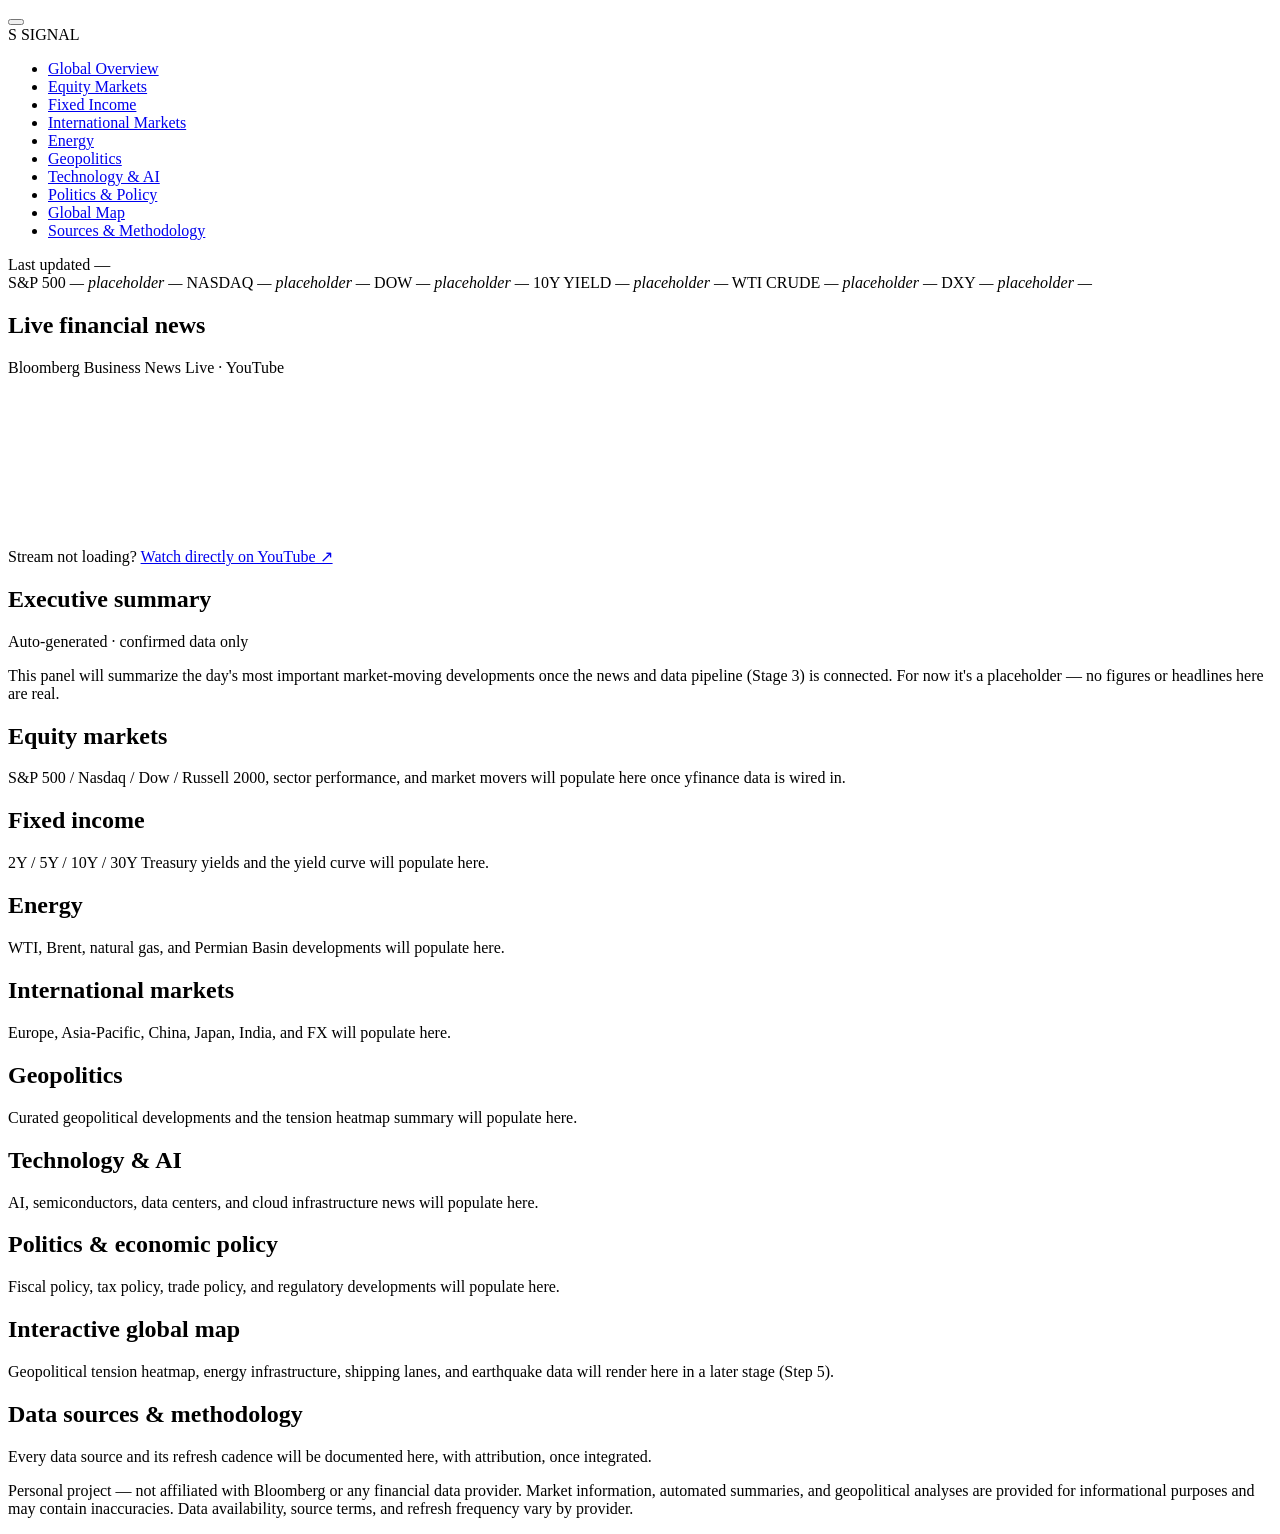
==== index.html @ f281fd68 "Add files via upload" ====
<!DOCTYPE html>
<html lang="en">
<head>
<meta charset="UTF-8">
<meta name="viewport" content="width=device-width, initial-scale=1.0">
<title>SIGNAL — Global Financial Market Intelligence</title>
<meta name="description" content="A continuously updated view of global markets, macroeconomics, geopolitics, energy, and technology.">
<link rel="preconnect" href="https://fonts.googleapis.com">
<link rel="preconnect" href="https://fonts.gstatic.com" crossorigin>
<link href="https://fonts.googleapis.com/css2?family=Source+Serif+4:opsz,wght@8..60,400;8..60,600;8..60,700&family=IBM+Plex+Sans:wght@400;500;600&family=IBM+Plex+Mono:wght@400;500&display=swap" rel="stylesheet">
<link rel="stylesheet" href="css/styles.css">
</head>
<body>

<button class="rail-toggle" id="railToggle" aria-label="Toggle navigation" aria-expanded="false">
  <span></span><span></span><span></span>
</button>

<div class="layout">

  <!-- LEFT RAIL NAVIGATION -->
  <nav class="rail" id="rail" aria-label="Primary">
    <div class="rail-brand">
      <span class="rail-mark">S</span>
      <span class="rail-wordmark">SIGNAL</span>
    </div>
    <ul class="rail-nav">
      <li><a href="#overview" class="rail-link is-active">Global Overview</a></li>
      <li><a href="#equities" class="rail-link">Equity Markets</a></li>
      <li><a href="#fixed-income" class="rail-link">Fixed Income</a></li>
      <li><a href="#international" class="rail-link">International Markets</a></li>
      <li><a href="#energy" class="rail-link">Energy</a></li>
      <li><a href="#geopolitics" class="rail-link">Geopolitics</a></li>
      <li><a href="#technology" class="rail-link">Technology &amp; AI</a></li>
      <li><a href="#policy" class="rail-link">Politics &amp; Policy</a></li>
      <li><a href="#map" class="rail-link">Global Map</a></li>
      <li><a href="#sources" class="rail-link">Sources &amp; Methodology</a></li>
    </ul>
    <div class="rail-status">
      <span class="status-dot" id="statusDot"></span>
      <span id="statusText">Last updated —</span>
    </div>
  </nav>

  <!-- MAIN CONTENT -->
  <main class="main">

    <!-- TICKER STRIP -->
    <div class="ticker" aria-label="Index snapshot">
      <div class="ticker-track" id="tickerTrack">
        <span class="ticker-item">S&amp;P 500 <em class="ph">— placeholder —</em></span>
        <span class="ticker-item">NASDAQ <em class="ph">— placeholder —</em></span>
        <span class="ticker-item">DOW <em class="ph">— placeholder —</em></span>
        <span class="ticker-item">10Y YIELD <em class="ph">— placeholder —</em></span>
        <span class="ticker-item">WTI CRUDE <em class="ph">— placeholder —</em></span>
        <span class="ticker-item">DXY <em class="ph">— placeholder —</em></span>
      </div>
    </div>

    <!-- HERO: LIVE PLAYER + EXEC SUMMARY -->
    <section class="hero" id="overview">
      <div class="panel panel-video">
        <div class="panel-head">
          <h2>Live financial news</h2>
          <span class="panel-sub">Bloomberg Business News Live · YouTube</span>
        </div>
        <div class="video-wrap" id="videoWrap">
          <iframe
            id="bloombergFrame"
            src="https://www.youtube.com/embed/QB5BNdBFujE?autoplay=1&mute=1&playsinline=1&modestbranding=1&rel=0"
            title="Bloomberg Business News Live"
            frameborder="0"
            allow="accelerometer; autoplay; clipboard-write; encrypted-media; gyroscope; picture-in-picture"
            allowfullscreen
            loading="lazy">
          </iframe>
        </div>
        <p class="video-fallback">
          Stream not loading? <a href="https://www.youtube.com/watch?v=QB5BNdBFujE" target="_blank" rel="noopener">Watch directly on YouTube ↗</a>
        </p>
      </div>

      <div class="panel panel-summary">
        <div class="panel-head">
          <h2>Executive summary</h2>
          <span class="panel-sub">Auto-generated · confirmed data only</span>
        </div>
        <div class="summary-body">
          <p class="ph-block">This panel will summarize the day's most important market-moving developments once the news and data pipeline (Stage 3) is connected. For now it's a placeholder — no figures or headlines here are real.</p>
        </div>
      </div>
    </section>

    <!-- SECTION GRID -->
    <section class="grid-row">
      <article class="panel" id="equities">
        <div class="panel-head"><h2>Equity markets</h2></div>
        <p class="ph-block">S&amp;P 500 / Nasdaq / Dow / Russell 2000, sector performance, and market movers will populate here once yfinance data is wired in.</p>
      </article>
      <article class="panel" id="fixed-income">
        <div class="panel-head"><h2>Fixed income</h2></div>
        <p class="ph-block">2Y / 5Y / 10Y / 30Y Treasury yields and the yield curve will populate here.</p>
      </article>
      <article class="panel" id="energy">
        <div class="panel-head"><h2>Energy</h2></div>
        <p class="ph-block">WTI, Brent, natural gas, and Permian Basin developments will populate here.</p>
      </article>
    </section>

    <section class="grid-row">
      <article class="panel" id="international">
        <div class="panel-head"><h2>International markets</h2></div>
        <p class="ph-block">Europe, Asia-Pacific, China, Japan, India, and FX will populate here.</p>
      </article>
      <article class="panel" id="geopolitics">
        <div class="panel-head"><h2>Geopolitics</h2></div>
        <p class="ph-block">Curated geopolitical developments and the tension heatmap summary will populate here.</p>
      </article>
      <article class="panel" id="technology">
        <div class="panel-head"><h2>Technology &amp; AI</h2></div>
        <p class="ph-block">AI, semiconductors, data centers, and cloud infrastructure news will populate here.</p>
      </article>
    </section>

    <section class="grid-row grid-row-single">
      <article class="panel" id="policy">
        <div class="panel-head"><h2>Politics &amp; economic policy</h2></div>
        <p class="ph-block">Fiscal policy, tax policy, trade policy, and regulatory developments will populate here.</p>
      </article>
    </section>

    <section class="panel" id="map">
      <div class="panel-head"><h2>Interactive global map</h2></div>
      <p class="ph-block">Geopolitical tension heatmap, energy infrastructure, shipping lanes, and earthquake data will render here in a later stage (Step 5).</p>
    </section>

    <section class="panel" id="sources">
      <div class="panel-head"><h2>Data sources &amp; methodology</h2></div>
      <p class="ph-block">Every data source and its refresh cadence will be documented here, with attribution, once integrated.</p>
    </section>

    <footer class="footer">
      <p>Personal project — not affiliated with Bloomberg or any financial data provider. Market information, automated summaries, and geopolitical analyses are provided for informational purposes and may contain inaccuracies. Data availability, source terms, and refresh frequency vary by provider.</p>
    </footer>

  </main>
</div>

<script src="js/main.js"></script>
</body>
</html>
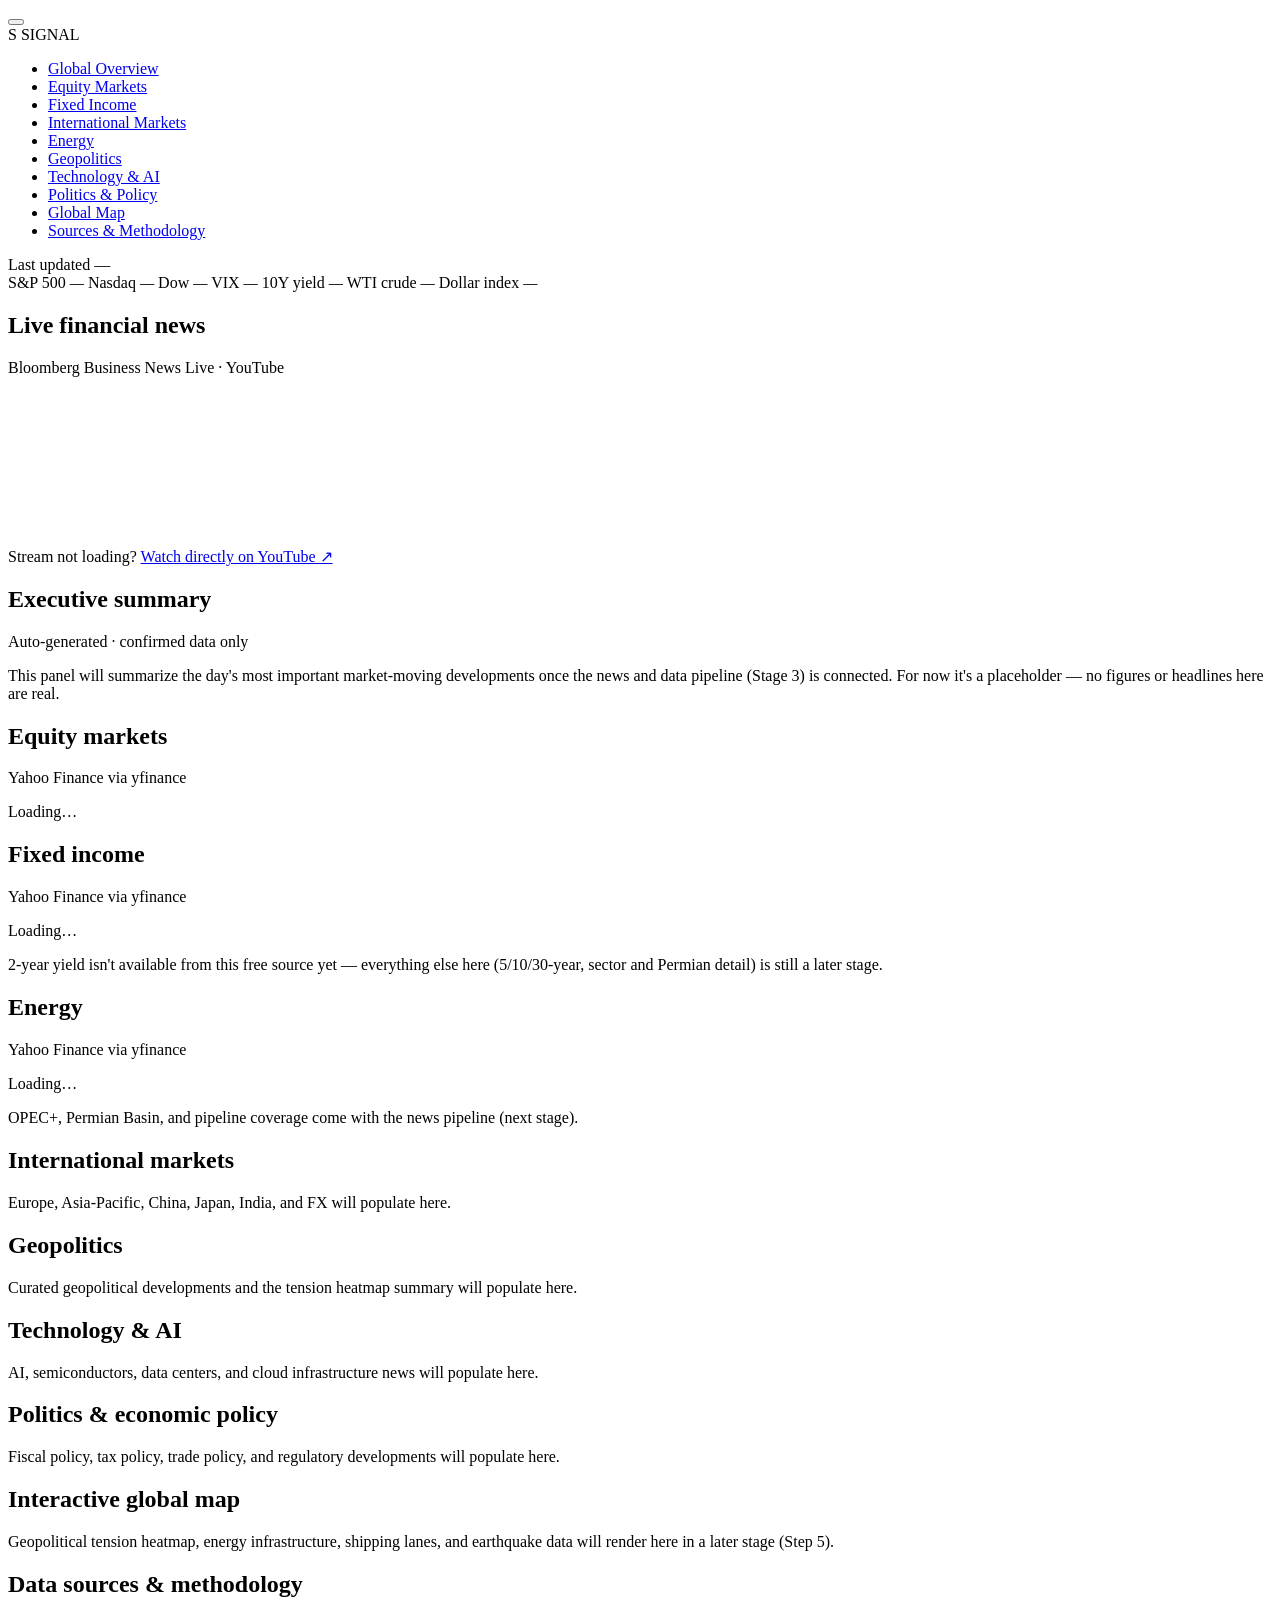
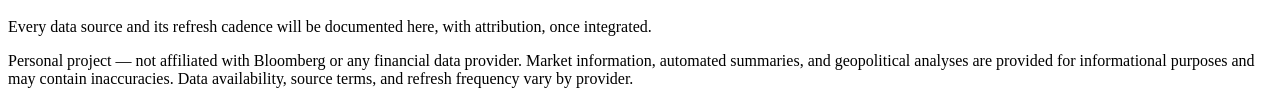
==== commit bd2d66a7: "Add files via upload" ====
--- a/index.html
+++ b/index.html
@@ -48,12 +48,13 @@
     <!-- TICKER STRIP -->
     <div class="ticker" aria-label="Index snapshot">
       <div class="ticker-track" id="tickerTrack">
-        <span class="ticker-item">S&amp;P 500 <em class="ph">— placeholder —</em></span>
-        <span class="ticker-item">NASDAQ <em class="ph">— placeholder —</em></span>
-        <span class="ticker-item">DOW <em class="ph">— placeholder —</em></span>
-        <span class="ticker-item">10Y YIELD <em class="ph">— placeholder —</em></span>
-        <span class="ticker-item">WTI CRUDE <em class="ph">— placeholder —</em></span>
-        <span class="ticker-item">DXY <em class="ph">— placeholder —</em></span>
+        <span class="ticker-item">S&amp;P 500 <em class="ph" data-field="indices.sp500">—</em></span>
+        <span class="ticker-item">Nasdaq <em class="ph" data-field="indices.nasdaq">—</em></span>
+        <span class="ticker-item">Dow <em class="ph" data-field="indices.dow">—</em></span>
+        <span class="ticker-item">VIX <em class="ph" data-field="indices.vix">—</em></span>
+        <span class="ticker-item">10Y yield <em class="ph" data-field="yields.us10y" data-unit="%">—</em></span>
+        <span class="ticker-item">WTI crude <em class="ph" data-field="energy.wti_crude" data-unit="$">—</em></span>
+        <span class="ticker-item">Dollar index <em class="ph" data-field="fx.dollar_index">—</em></span>
       </div>
     </div>
 
@@ -94,16 +95,33 @@
     <!-- SECTION GRID -->
     <section class="grid-row">
       <article class="panel" id="equities">
-        <div class="panel-head"><h2>Equity markets</h2></div>
-        <p class="ph-block">S&amp;P 500 / Nasdaq / Dow / Russell 2000, sector performance, and market movers will populate here once yfinance data is wired in.</p>
+        <div class="panel-head">
+          <h2>Equity markets</h2>
+          <span class="panel-sub">Yahoo Finance via yfinance</span>
+        </div>
+        <div class="data-table" id="equitiesTable">
+          <p class="ph-block">Loading…</p>
+        </div>
       </article>
       <article class="panel" id="fixed-income">
-        <div class="panel-head"><h2>Fixed income</h2></div>
-        <p class="ph-block">2Y / 5Y / 10Y / 30Y Treasury yields and the yield curve will populate here.</p>
+        <div class="panel-head">
+          <h2>Fixed income</h2>
+          <span class="panel-sub">Yahoo Finance via yfinance</span>
+        </div>
+        <div class="data-table" id="yieldsTable">
+          <p class="ph-block">Loading…</p>
+        </div>
+        <p class="ph-block ph-note">2-year yield isn't available from this free source yet — everything else here (5/10/30-year, sector and Permian detail) is still a later stage.</p>
       </article>
       <article class="panel" id="energy">
-        <div class="panel-head"><h2>Energy</h2></div>
-        <p class="ph-block">WTI, Brent, natural gas, and Permian Basin developments will populate here.</p>
+        <div class="panel-head">
+          <h2>Energy</h2>
+          <span class="panel-sub">Yahoo Finance via yfinance</span>
+        </div>
+        <div class="data-table" id="energyTable">
+          <p class="ph-block">Loading…</p>
+        </div>
+        <p class="ph-block ph-note">OPEC+, Permian Basin, and pipeline coverage come with the news pipeline (next stage).</p>
       </article>
     </section>
 
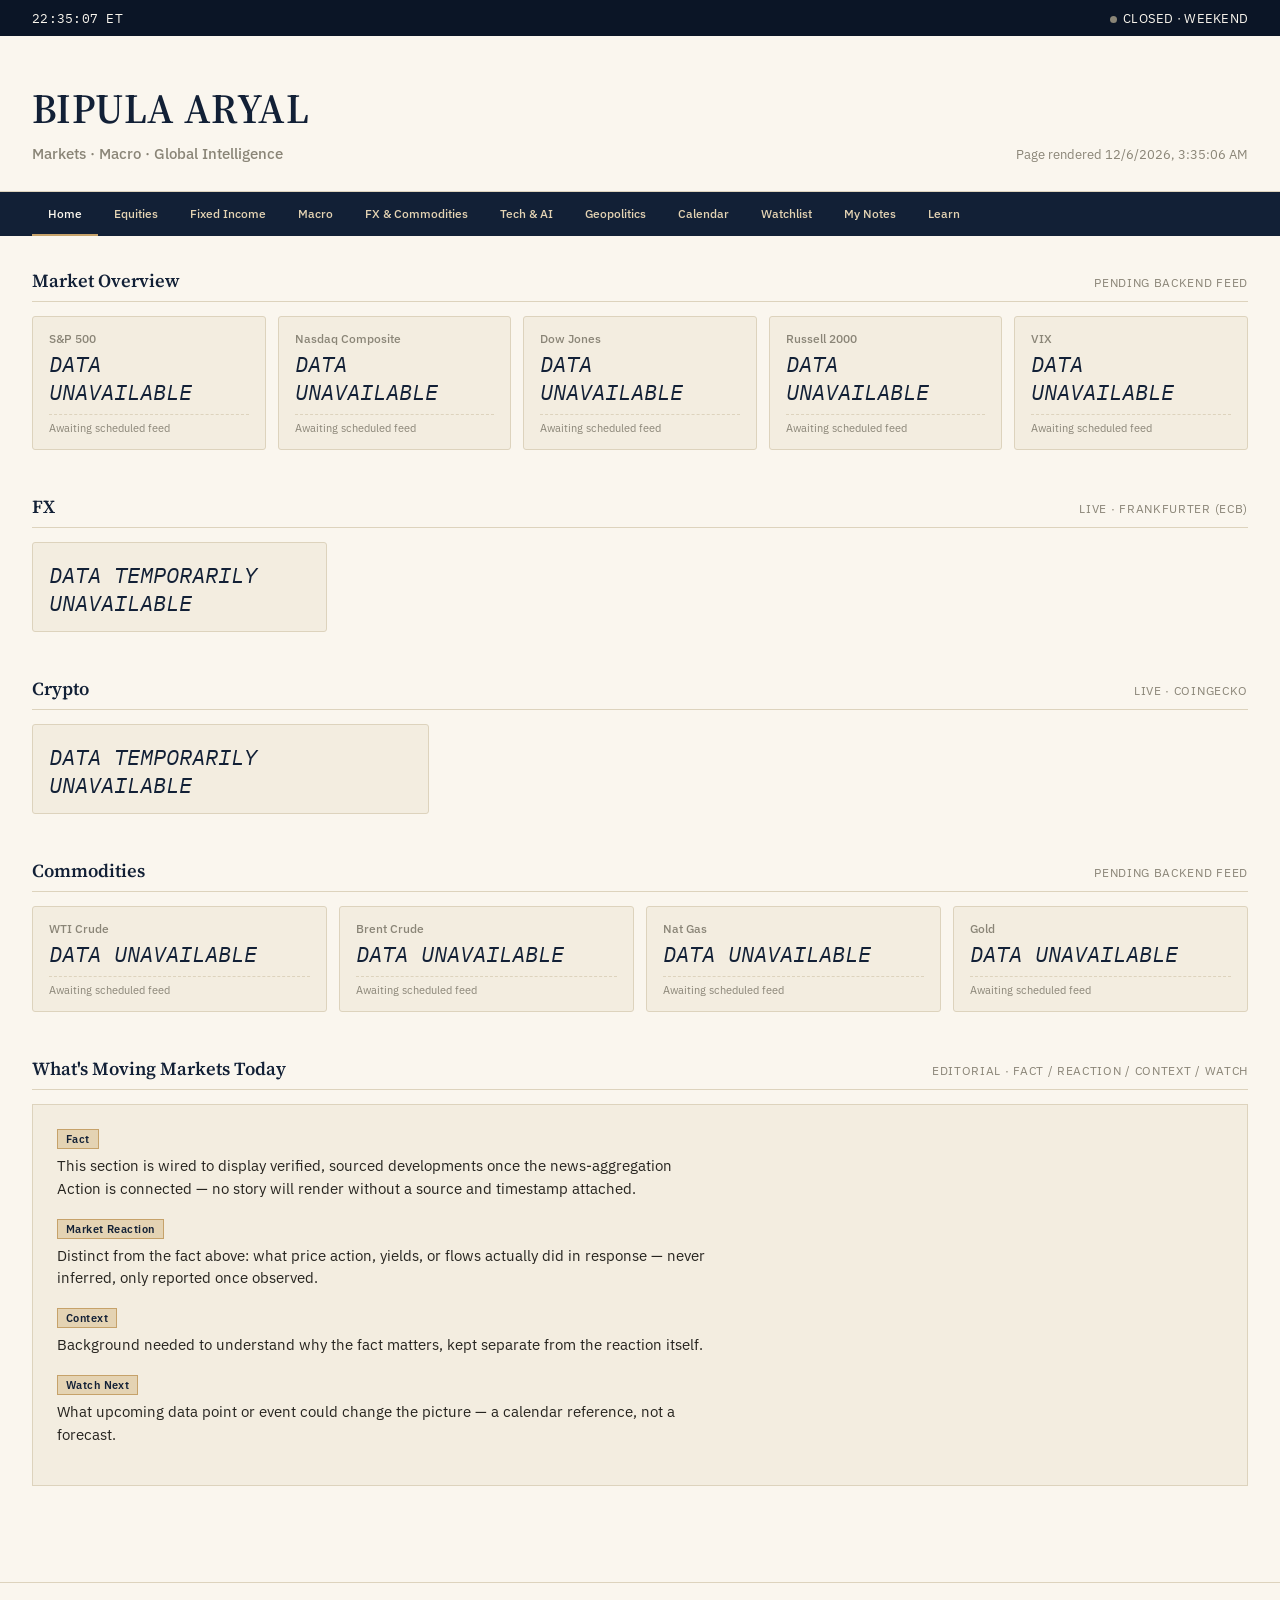
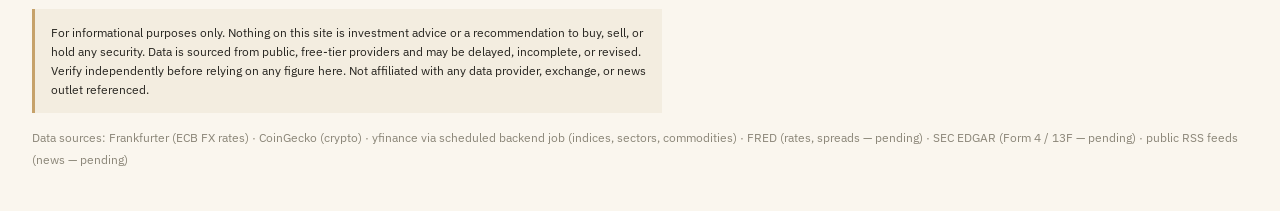
==== commit 36301d4f: "Add files via upload" ====
--- a/index.html
+++ b/index.html
@@ -1,169 +1,337 @@
-<!DOCTYPE html>
+<!doctype html>
 <html lang="en">
 <head>
-<meta charset="UTF-8">
-<meta name="viewport" content="width=device-width, initial-scale=1.0">
-<title>SIGNAL — Global Financial Market Intelligence</title>
-<meta name="description" content="A continuously updated view of global markets, macroeconomics, geopolitics, energy, and technology.">
+<meta charset="UTF-8" />
+<meta name="viewport" content="width=device-width, initial-scale=1" />
+<title>Bipula Aryal — Financial Dashboard</title>
 <link rel="preconnect" href="https://fonts.googleapis.com">
 <link rel="preconnect" href="https://fonts.gstatic.com" crossorigin>
-<link href="https://fonts.googleapis.com/css2?family=Source+Serif+4:opsz,wght@8..60,400;8..60,600;8..60,700&family=IBM+Plex+Sans:wght@400;500;600&family=IBM+Plex+Mono:wght@400;500&display=swap" rel="stylesheet">
-<link rel="stylesheet" href="css/styles.css">
+<link href="https://fonts.googleapis.com/css2?family=Source+Serif+4:opsz,wght@8..60,400;8..60,500;8..60,600&family=IBM+Plex+Sans:wght@400;500;600&family=IBM+Plex+Mono:wght@400;500&display=swap" rel="stylesheet">
+<style>
+  :root{
+    --navy:#122036;
+    --navy-deep:#0b1526;
+    --sand:#c6a26a;
+    --sand-soft:#e4d3b3;
+    --ivory:#faf6ee;
+    --ivory-panel:#f3ede0;
+    --charcoal:#26241f;
+    --line:#ddd3bd;
+    --up:#3f6b4c;
+    --down:#9c3f3f;
+    --neutral:#8a8577;
+  }
+  *{box-sizing:border-box;}
+  html,body{margin:0;padding:0;background:var(--ivory);color:var(--charcoal);font-family:"IBM Plex Sans",sans-serif;}
+  h1,h2,h3,.serif{font-family:"Source Serif 4",serif;}
+  .mono{font-family:"IBM Plex Mono",monospace;}
+  a{color:inherit;}
+
+  .topbar{
+    display:flex; justify-content:space-between; align-items:center;
+    padding:10px 32px; background:var(--navy-deep); color:var(--ivory);
+    font-size:12.5px; letter-spacing:.02em;
+  }
+  .topbar .status{display:flex; gap:18px; align-items:center;}
+  .dot{width:7px;height:7px;border-radius:50%;background:var(--sand);display:inline-block;margin-right:6px;}
+  .dot.open{background:#5c9f6f;}
+  .dot.closed{background:#8a8577;}
+
+  .masthead{
+    padding:44px 32px 28px; border-bottom:1px solid var(--line);
+    display:flex; justify-content:space-between; align-items:flex-end; flex-wrap:wrap; gap:16px;
+  }
+  .masthead h1{font-size:2.6rem; font-weight:600; margin:0; letter-spacing:.01em; color:var(--navy);}
+  .masthead .tagline{margin-top:6px; font-size:.95rem; color:var(--neutral); font-weight:500;}
+  .masthead .updated{font-size:.8rem; color:var(--neutral); text-align:right;}
+
+  nav{
+    display:flex; gap:0; padding:0 32px; background:var(--navy); overflow-x:auto;
+  }
+  nav a{
+    padding:13px 16px; font-size:.78rem; font-weight:500; color:var(--sand-soft);
+    text-decoration:none; white-space:nowrap; border-bottom:2px solid transparent;
+  }
+  nav a.active, nav a:hover{color:var(--ivory); border-bottom:2px solid var(--sand);}
+
+  main{max-width:1280px; margin:0 auto; padding:32px;}
+
+  section{margin-bottom:44px;}
+  .section-head{display:flex; justify-content:space-between; align-items:baseline; margin-bottom:14px; border-bottom:1px solid var(--line); padding-bottom:8px;}
+  .section-head h2{font-size:1.15rem; font-weight:600; margin:0; color:var(--navy);}
+  .section-head .note{font-size:.72rem; color:var(--neutral); text-transform:uppercase; letter-spacing:.06em;}
+
+  .grid-5{display:grid; grid-template-columns:repeat(5,1fr); gap:12px;}
+  .grid-4{display:grid; grid-template-columns:repeat(4,1fr); gap:12px;}
+  .grid-3{display:grid; grid-template-columns:repeat(3,1fr); gap:12px;}
+  @media (max-width:900px){.grid-5,.grid-4,.grid-3{grid-template-columns:repeat(2,1fr);}}
+  @media (max-width:560px){.grid-5,.grid-4,.grid-3{grid-template-columns:1fr;}}
+
+  .card{
+    background:var(--ivory-panel); border:1px solid var(--line); border-radius:3px;
+    padding:14px 16px; position:relative;
+  }
+  .card .label{font-size:.72rem; color:var(--neutral); font-weight:500;}
+  .card .value{font-family:"IBM Plex Mono",monospace; font-size:1.35rem; margin-top:4px; color:var(--navy);}
+  .card .delta{font-family:"IBM Plex Mono",monospace; font-size:.85rem; margin-top:2px;}
+  .card .delta.up{color:var(--up);}
+  .card .delta.down{color:var(--down);}
+  .card .meta{font-size:.68rem; color:var(--neutral); margin-top:8px; border-top:1px dashed var(--line); padding-top:6px;}
+
+  .pending{ color:var(--neutral); font-style:italic; font-size:.85rem; }
+
+  .editorial{background:var(--ivory-panel); border:1px solid var(--line); padding:22px 24px;}
+  .editorial .tag{
+    display:inline-block; font-size:.68rem; font-weight:600; letter-spacing:.04em;
+    padding:2px 8px; border:1px solid var(--sand); color:var(--navy); background:var(--sand-soft);
+    margin-right:8px; margin-bottom:6px;
+  }
+  .editorial h3{margin:18px 0 6px; font-size:1.02rem;}
+  .editorial p{margin:0 0 4px; font-size:.92rem; line-height:1.55; max-width:72ch;}
+  .editorial .block{margin-bottom:16px;}
+
+  footer{
+    border-top:1px solid var(--line); margin-top:20px; padding:26px 32px 40px;
+    font-size:.75rem; color:var(--neutral); max-width:1280px; margin-left:auto; margin-right:auto;
+  }
+  footer .disclaimer{
+    max-width:90ch; line-height:1.6; padding:14px 16px; background:var(--ivory-panel);
+    border-left:3px solid var(--sand); margin-bottom:14px; color:var(--charcoal);
+  }
+  footer .sources{line-height:1.8;}
+</style>
 </head>
 <body>
 
-<button class="rail-toggle" id="railToggle" aria-label="Toggle navigation" aria-expanded="false">
-  <span></span><span></span><span></span>
-</button>
-
-<div class="layout">
-
-  <!-- LEFT RAIL NAVIGATION -->
-  <nav class="rail" id="rail" aria-label="Primary">
-    <div class="rail-brand">
-      <span class="rail-mark">S</span>
-      <span class="rail-wordmark">SIGNAL</span>
-    </div>
-    <ul class="rail-nav">
-      <li><a href="#overview" class="rail-link is-active">Global Overview</a></li>
-      <li><a href="#equities" class="rail-link">Equity Markets</a></li>
-      <li><a href="#fixed-income" class="rail-link">Fixed Income</a></li>
-      <li><a href="#international" class="rail-link">International Markets</a></li>
-      <li><a href="#energy" class="rail-link">Energy</a></li>
-      <li><a href="#geopolitics" class="rail-link">Geopolitics</a></li>
-      <li><a href="#technology" class="rail-link">Technology &amp; AI</a></li>
-      <li><a href="#policy" class="rail-link">Politics &amp; Policy</a></li>
-      <li><a href="#map" class="rail-link">Global Map</a></li>
-      <li><a href="#sources" class="rail-link">Sources &amp; Methodology</a></li>
-    </ul>
-    <div class="rail-status">
-      <span class="status-dot" id="statusDot"></span>
-      <span id="statusText">Last updated —</span>
-    </div>
-  </nav>
-
-  <!-- MAIN CONTENT -->
-  <main class="main">
-
-    <!-- TICKER STRIP -->
-    <div class="ticker" aria-label="Index snapshot">
-      <div class="ticker-track" id="tickerTrack">
-        <span class="ticker-item">S&amp;P 500 <em class="ph" data-field="indices.sp500">—</em></span>
-        <span class="ticker-item">Nasdaq <em class="ph" data-field="indices.nasdaq">—</em></span>
-        <span class="ticker-item">Dow <em class="ph" data-field="indices.dow">—</em></span>
-        <span class="ticker-item">VIX <em class="ph" data-field="indices.vix">—</em></span>
-        <span class="ticker-item">10Y yield <em class="ph" data-field="yields.us10y" data-unit="%">—</em></span>
-        <span class="ticker-item">WTI crude <em class="ph" data-field="energy.wti_crude" data-unit="$">—</em></span>
-        <span class="ticker-item">Dollar index <em class="ph" data-field="fx.dollar_index">—</em></span>
+<div class="topbar">
+  <div class="mono" id="clock">— — —</div>
+  <div class="status">
+    <span id="marketStatus"><span class="dot"></span>CHECKING MARKET STATUS</span>
+  </div>
+</div>
+
+<div class="masthead">
+  <div>
+    <h1>BIPULA ARYAL</h1>
+    <div class="tagline">Markets &middot; Macro &middot; Global Intelligence</div>
+  </div>
+  <div class="updated" id="lastUpdated">Loading feeds…</div>
+</div>
+
+<nav>
+  <a href="#" class="active">Home</a>
+  <a href="#">Equities</a>
+  <a href="#">Fixed Income</a>
+  <a href="#">Macro</a>
+  <a href="#">FX &amp; Commodities</a>
+  <a href="#">Tech &amp; AI</a>
+  <a href="#">Geopolitics</a>
+  <a href="#">Calendar</a>
+  <a href="#">Watchlist</a>
+  <a href="#">My Notes</a>
+  <a href="#">Learn</a>
+</nav>
+
+<main>
+
+  <section>
+    <div class="section-head">
+      <h2>Market Overview</h2>
+      <span class="note">Pending backend feed</span>
+    </div>
+    <div class="grid-5" id="indexGrid"></div>
+  </section>
+
+  <section>
+    <div class="section-head">
+      <h2>FX</h2>
+      <span class="note">Live &middot; Frankfurter (ECB)</span>
+    </div>
+    <div class="grid-4" id="fxGrid">
+      <div class="card"><div class="label">Loading…</div></div>
+    </div>
+  </section>
+
+  <section>
+    <div class="section-head">
+      <h2>Crypto</h2>
+      <span class="note">Live &middot; CoinGecko</span>
+    </div>
+    <div class="grid-3" id="cryptoGrid">
+      <div class="card"><div class="label">Loading…</div></div>
+    </div>
+  </section>
+
+  <section>
+    <div class="section-head">
+      <h2>Commodities</h2>
+      <span class="note">Pending backend feed</span>
+    </div>
+    <div class="grid-4" id="commodityGrid"></div>
+  </section>
+
+  <section>
+    <div class="section-head">
+      <h2>What's Moving Markets Today</h2>
+      <span class="note">Editorial &middot; fact / reaction / context / watch</span>
+    </div>
+    <div class="editorial">
+      <div class="block">
+        <span class="tag">Fact</span>
+        <p>This section is wired to display verified, sourced developments once the news-aggregation Action is connected — no story will render without a source and timestamp attached.</p>
       </div>
-    </div>
-
-    <!-- HERO: LIVE PLAYER + EXEC SUMMARY -->
-    <section class="hero" id="overview">
-      <div class="panel panel-video">
-        <div class="panel-head">
-          <h2>Live financial news</h2>
-          <span class="panel-sub">Bloomberg Business News Live · YouTube</span>
-        </div>
-        <div class="video-wrap" id="videoWrap">
-          <iframe
-            id="bloombergFrame"
-            src="https://www.youtube.com/embed/QB5BNdBFujE?autoplay=1&mute=1&playsinline=1&modestbranding=1&rel=0"
-            title="Bloomberg Business News Live"
-            frameborder="0"
-            allow="accelerometer; autoplay; clipboard-write; encrypted-media; gyroscope; picture-in-picture"
-            allowfullscreen
-            loading="lazy">
-          </iframe>
-        </div>
-        <p class="video-fallback">
-          Stream not loading? <a href="https://www.youtube.com/watch?v=QB5BNdBFujE" target="_blank" rel="noopener">Watch directly on YouTube ↗</a>
-        </p>
+      <div class="block">
+        <span class="tag">Market Reaction</span>
+        <p>Distinct from the fact above: what price action, yields, or flows actually did in response — never inferred, only reported once observed.</p>
       </div>
-
-      <div class="panel panel-summary">
-        <div class="panel-head">
-          <h2>Executive summary</h2>
-          <span class="panel-sub">Auto-generated · confirmed data only</span>
-        </div>
-        <div class="summary-body">
-          <p class="ph-block">This panel will summarize the day's most important market-moving developments once the news and data pipeline (Stage 3) is connected. For now it's a placeholder — no figures or headlines here are real.</p>
-        </div>
+      <div class="block">
+        <span class="tag">Context</span>
+        <p>Background needed to understand why the fact matters, kept separate from the reaction itself.</p>
       </div>
-    </section>
-
-    <!-- SECTION GRID -->
-    <section class="grid-row">
-      <article class="panel" id="equities">
-        <div class="panel-head">
-          <h2>Equity markets</h2>
-          <span class="panel-sub">Yahoo Finance via yfinance</span>
-        </div>
-        <div class="data-table" id="equitiesTable">
-          <p class="ph-block">Loading…</p>
-        </div>
-      </article>
-      <article class="panel" id="fixed-income">
-        <div class="panel-head">
-          <h2>Fixed income</h2>
-          <span class="panel-sub">Yahoo Finance via yfinance</span>
-        </div>
-        <div class="data-table" id="yieldsTable">
-          <p class="ph-block">Loading…</p>
-        </div>
-        <p class="ph-block ph-note">2-year yield isn't available from this free source yet — everything else here (5/10/30-year, sector and Permian detail) is still a later stage.</p>
-      </article>
-      <article class="panel" id="energy">
-        <div class="panel-head">
-          <h2>Energy</h2>
-          <span class="panel-sub">Yahoo Finance via yfinance</span>
-        </div>
-        <div class="data-table" id="energyTable">
-          <p class="ph-block">Loading…</p>
-        </div>
-        <p class="ph-block ph-note">OPEC+, Permian Basin, and pipeline coverage come with the news pipeline (next stage).</p>
-      </article>
-    </section>
-
-    <section class="grid-row">
-      <article class="panel" id="international">
-        <div class="panel-head"><h2>International markets</h2></div>
-        <p class="ph-block">Europe, Asia-Pacific, China, Japan, India, and FX will populate here.</p>
-      </article>
-      <article class="panel" id="geopolitics">
-        <div class="panel-head"><h2>Geopolitics</h2></div>
-        <p class="ph-block">Curated geopolitical developments and the tension heatmap summary will populate here.</p>
-      </article>
-      <article class="panel" id="technology">
-        <div class="panel-head"><h2>Technology &amp; AI</h2></div>
-        <p class="ph-block">AI, semiconductors, data centers, and cloud infrastructure news will populate here.</p>
-      </article>
-    </section>
-
-    <section class="grid-row grid-row-single">
-      <article class="panel" id="policy">
-        <div class="panel-head"><h2>Politics &amp; economic policy</h2></div>
-        <p class="ph-block">Fiscal policy, tax policy, trade policy, and regulatory developments will populate here.</p>
-      </article>
-    </section>
-
-    <section class="panel" id="map">
-      <div class="panel-head"><h2>Interactive global map</h2></div>
-      <p class="ph-block">Geopolitical tension heatmap, energy infrastructure, shipping lanes, and earthquake data will render here in a later stage (Step 5).</p>
-    </section>
-
-    <section class="panel" id="sources">
-      <div class="panel-head"><h2>Data sources &amp; methodology</h2></div>
-      <p class="ph-block">Every data source and its refresh cadence will be documented here, with attribution, once integrated.</p>
-    </section>
-
-    <footer class="footer">
-      <p>Personal project — not affiliated with Bloomberg or any financial data provider. Market information, automated summaries, and geopolitical analyses are provided for informational purposes and may contain inaccuracies. Data availability, source terms, and refresh frequency vary by provider.</p>
-    </footer>
-
-  </main>
-</div>
-
-<script src="js/main.js"></script>
+      <div class="block">
+        <span class="tag">Watch Next</span>
+        <p>What upcoming data point or event could change the picture — a calendar reference, not a forecast.</p>
+      </div>
+    </div>
+  </section>
+
+</main>
+
+<footer>
+  <div class="disclaimer">
+    For informational purposes only. Nothing on this site is investment advice or a recommendation to buy, sell, or hold any security. Data is sourced from public, free-tier providers and may be delayed, incomplete, or revised. Verify independently before relying on any figure here. Not affiliated with any data provider, exchange, or news outlet referenced.
+  </div>
+  <div class="sources">
+    Data sources: Frankfurter (ECB FX rates) &middot; CoinGecko (crypto) &middot; yfinance via scheduled backend job (indices, sectors, commodities) &middot; FRED (rates, spreads — pending) &middot; SEC EDGAR (Form 4 / 13F — pending) &middot; public RSS feeds (news — pending)
+  </div>
+</footer>
+
+<script>
+// ---- Clock (Eastern Time, DST-aware via Intl) ----
+function getET(){
+  const fmt = new Intl.DateTimeFormat('en-US', {
+    timeZone: 'America/New_York', hour12: false,
+    hour: '2-digit', minute: '2-digit', second: '2-digit', weekday: 'short'
+  });
+  const parts = fmt.formatToParts(new Date());
+  const get = t => parts.find(p => p.type === t).value;
+  return {
+    hour: parseInt(get('hour'), 10),
+    minute: parseInt(get('minute'), 10),
+    second: parseInt(get('second'), 10),
+    weekday: get('weekday')
+  };
+}
+
+function tick(){
+  const {hour, minute, second} = getET();
+  const pad = n => String(n).padStart(2,'0');
+  document.getElementById('clock').textContent = `${pad(hour)}:${pad(minute)}:${pad(second)} ET`;
+}
+setInterval(tick, 1000); tick();
+
+function marketStatus(){
+  const {hour, minute, weekday} = getET();
+  const t = hour + minute/60;
+  const el = document.getElementById('marketStatus');
+  if(weekday === 'Sat' || weekday === 'Sun'){ el.innerHTML = '<span class="dot closed"></span>CLOSED · WEEKEND'; return; }
+  if(t >= 9.5 && t < 16){ el.innerHTML = '<span class="dot open"></span>MARKET OPEN'; }
+  else if(t >= 4 && t < 9.5){ el.innerHTML = '<span class="dot"></span>PRE-MARKET'; }
+  else if(t >= 16 && t < 20){ el.innerHTML = '<span class="dot"></span>AFTER-HOURS'; }
+  else { el.innerHTML = '<span class="dot closed"></span>CLOSED'; }
+}
+marketStatus(); setInterval(marketStatus, 60000);
+
+const INDEX_NAMES = ['S&P 500','Nasdaq Composite','Dow Jones','Russell 2000','VIX'];
+const COMMODITY_NAMES = ['WTI Crude','Brent Crude','Nat Gas','Gold'];
+
+function renderQuoteCards(gridId, names, section, generatedAt){
+  const grid = document.getElementById(gridId);
+  grid.innerHTML = names.map(name => {
+    const q = section ? section[name] : null;
+    if(!q || q.status === 'DATA UNAVAILABLE' || q.price === undefined){
+      return `
+      <div class="card">
+        <div class="label">${name}</div>
+        <div class="value pending">DATA UNAVAILABLE</div>
+        <div class="meta">Awaiting scheduled feed</div>
+      </div>`;
+    }
+    const cls = q.pct_change >= 0 ? 'up' : 'down';
+    const sign = q.pct_change >= 0 ? '+' : '';
+    return `
+      <div class="card">
+        <div class="label">${name}</div>
+        <div class="value">${q.price.toLocaleString()}</div>
+        <div class="delta ${cls}">${sign}${q.change} (${sign}${q.pct_change}%)</div>
+        <div class="meta">Prev close ${q.prev_close} &middot; ${generatedAt ? new Date(generatedAt).toLocaleString() : ''}</div>
+      </div>`;
+  }).join('');
+}
+
+async function loadMarketJson(){
+  try{
+    const res = await fetch('data/market.json', {cache: 'no-store'});
+    if(!res.ok) throw new Error('no market.json yet');
+    const data = await res.json();
+    renderQuoteCards('indexGrid', INDEX_NAMES, data.indices, data.generated_at);
+    renderQuoteCards('commodityGrid', COMMODITY_NAMES, data.commodities, data.generated_at);
+    document.querySelectorAll('.note')[0].textContent = 'Live · refreshed ' + new Date(data.generated_at).toLocaleTimeString();
+  }catch(e){
+    renderQuoteCards('indexGrid', INDEX_NAMES, null, null);
+    renderQuoteCards('commodityGrid', COMMODITY_NAMES, null, null);
+  }
+}
+loadMarketJson();
+
+async function loadFX(){
+  const pairs = ['EUR','GBP','JPY','CNY'];
+  try{
+    const res = await fetch('https://api.frankfurter.dev/v1/latest');
+    const data = await res.json();
+    const usdPerEur = data.rates['USD'];
+    const grid = document.getElementById('fxGrid');
+    grid.innerHTML = pairs.map(p => {
+      const rate = (p === 'EUR') ? (1 / usdPerEur) : (data.rates[p] / usdPerEur);
+      return `
+      <div class="card">
+        <div class="label">USD/${p}</div>
+        <div class="value">${rate.toFixed(4)}</div>
+        <div class="meta">As of ${data.date} &middot; Frankfurter/ECB</div>
+      </div>`;
+    }).join('');
+  }catch(e){
+    document.getElementById('fxGrid').innerHTML = '<div class="card"><div class="value pending">DATA TEMPORARILY UNAVAILABLE</div></div>';
+  }
+}
+
+async function loadCrypto(){
+  try{
+    const res = await fetch('https://api.coingecko.com/api/v3/simple/price?ids=bitcoin,ethereum,solana&vs_currencies=usd&include_24hr_change=true');
+    const data = await res.json();
+    const names = {bitcoin:'Bitcoin', ethereum:'Ethereum', solana:'Solana'};
+    const grid = document.getElementById('cryptoGrid');
+    grid.innerHTML = Object.keys(names).map(k => {
+      const chg = data[k].usd_24h_change;
+      const cls = chg >= 0 ? 'up' : 'down';
+      const sign = chg >= 0 ? '+' : '';
+      return `
+      <div class="card">
+        <div class="label">${names[k]}</div>
+        <div class="value">$${data[k].usd.toLocaleString(undefined,{maximumFractionDigits:2})}</div>
+        <div class="delta ${cls}">${sign}${chg.toFixed(2)}% · 24h</div>
+        <div class="meta">CoinGecko · live</div>
+      </div>`;
+    }).join('');
+  }catch(e){
+    document.getElementById('cryptoGrid').innerHTML = '<div class="card"><div class="value pending">DATA TEMPORARILY UNAVAILABLE</div></div>';
+  }
+}
+
+loadFX();
+loadCrypto();
+document.getElementById('lastUpdated').textContent = 'Page rendered ' + new Date().toLocaleString();
+</script>
+
 </body>
 </html>
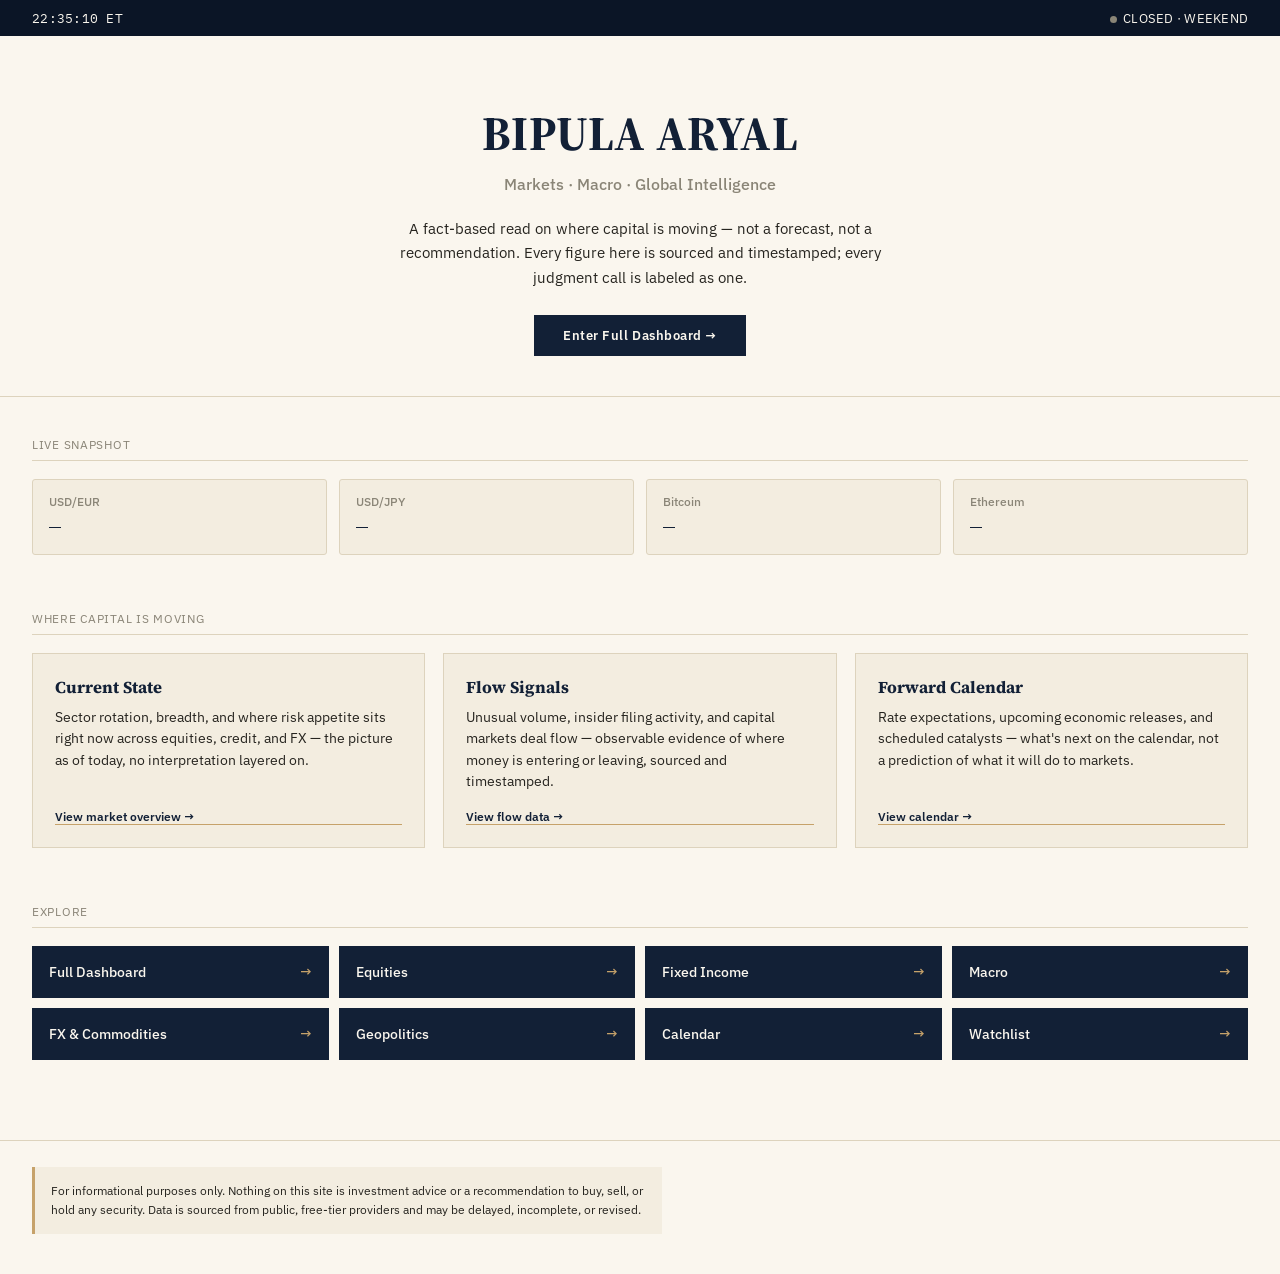
==== commit ff94104b: "Add files via upload" ====
--- a/index.html
+++ b/index.html
@@ -3,334 +3,175 @@
 <head>
 <meta charset="UTF-8" />
 <meta name="viewport" content="width=device-width, initial-scale=1" />
-<title>Bipula Aryal — Financial Dashboard</title>
+<title>Bipula Aryal — Global Summary</title>
 <link rel="preconnect" href="https://fonts.googleapis.com">
 <link rel="preconnect" href="https://fonts.gstatic.com" crossorigin>
 <link href="https://fonts.googleapis.com/css2?family=Source+Serif+4:opsz,wght@8..60,400;8..60,500;8..60,600&family=IBM+Plex+Sans:wght@400;500;600&family=IBM+Plex+Mono:wght@400;500&display=swap" rel="stylesheet">
 <style>
   :root{
-    --navy:#122036;
-    --navy-deep:#0b1526;
-    --sand:#c6a26a;
-    --sand-soft:#e4d3b3;
-    --ivory:#faf6ee;
-    --ivory-panel:#f3ede0;
-    --charcoal:#26241f;
-    --line:#ddd3bd;
-    --up:#3f6b4c;
-    --down:#9c3f3f;
-    --neutral:#8a8577;
+    --navy:#122036; --navy-deep:#0b1526; --sand:#c6a26a; --sand-soft:#e4d3b3;
+    --ivory:#faf6ee; --ivory-panel:#f3ede0; --charcoal:#26241f; --line:#ddd3bd;
+    --up:#3f6b4c; --down:#9c3f3f; --neutral:#8a8577;
   }
   *{box-sizing:border-box;}
   html,body{margin:0;padding:0;background:var(--ivory);color:var(--charcoal);font-family:"IBM Plex Sans",sans-serif;}
   h1,h2,h3,.serif{font-family:"Source Serif 4",serif;}
   .mono{font-family:"IBM Plex Mono",monospace;}
-  a{color:inherit;}
+  a{color:inherit; text-decoration:none;}
 
-  .topbar{
-    display:flex; justify-content:space-between; align-items:center;
-    padding:10px 32px; background:var(--navy-deep); color:var(--ivory);
-    font-size:12.5px; letter-spacing:.02em;
+  .topbar{display:flex; justify-content:space-between; align-items:center; padding:10px 32px; background:var(--navy-deep); color:var(--ivory); font-size:12.5px; letter-spacing:.02em;}
+  .dot{width:7px;height:7px;border-radius:50%;background:var(--sand);display:inline-block;margin-right:6px;}
+  .dot.open{background:#5c9f6f;} .dot.closed{background:#8a8577;}
+
+  .hero{padding:64px 32px 40px; text-align:center; border-bottom:1px solid var(--line);}
+  .hero h1{font-size:3rem; margin:0; color:var(--navy); letter-spacing:.01em;}
+  .hero .tagline{margin-top:8px; font-size:1rem; color:var(--neutral); font-weight:500;}
+  .hero .thesis{max-width:60ch; margin:22px auto 0; font-size:.95rem; line-height:1.6; color:var(--charcoal);}
+  .cta{
+    display:inline-block; margin-top:26px; padding:11px 28px; background:var(--navy);
+    color:var(--ivory); font-size:.82rem; font-weight:600; letter-spacing:.04em;
+    border:1px solid var(--navy);
   }
-  .topbar .status{display:flex; gap:18px; align-items:center;}
-  .dot{width:7px;height:7px;border-radius:50%;background:var(--sand);display:inline-block;margin-right:6px;}
-  .dot.open{background:#5c9f6f;}
-  .dot.closed{background:#8a8577;}
+  .cta:hover{background:var(--navy-deep);}
 
-  .masthead{
-    padding:44px 32px 28px; border-bottom:1px solid var(--line);
-    display:flex; justify-content:space-between; align-items:flex-end; flex-wrap:wrap; gap:16px;
+  main{max-width:1280px; margin:0 auto; padding:40px 32px;}
+
+  .snapshot{display:grid; grid-template-columns:repeat(4,1fr); gap:12px; margin-bottom:56px;}
+  @media (max-width:900px){.snapshot{grid-template-columns:repeat(2,1fr);}}
+  .card{background:var(--ivory-panel); border:1px solid var(--line); border-radius:3px; padding:14px 16px;}
+  .card .label{font-size:.72rem; color:var(--neutral); font-weight:500;}
+  .card .value{font-family:"IBM Plex Mono",monospace; font-size:1.25rem; margin-top:4px; color:var(--navy);}
+  .card .delta{font-family:"IBM Plex Mono",monospace; font-size:.8rem; margin-top:2px;}
+  .card .delta.up{color:var(--up);} .card .delta.down{color:var(--down);}
+
+  .section-label{font-size:.75rem; letter-spacing:.06em; text-transform:uppercase; color:var(--neutral); border-bottom:1px solid var(--line); padding-bottom:8px; margin-bottom:18px;}
+
+  .lens-grid{display:grid; grid-template-columns:repeat(3,1fr); gap:18px; margin-bottom:56px;}
+  @media (max-width:900px){.lens-grid{grid-template-columns:1fr;}}
+  .lens{background:var(--ivory-panel); border:1px solid var(--line); padding:22px; display:flex; flex-direction:column; height:100%;}
+  .lens h3{margin:0 0 8px; font-size:1.05rem; color:var(--navy);}
+  .lens p{font-size:.86rem; line-height:1.55; color:var(--charcoal); margin:0 0 16px; flex-grow:1;}
+  .lens a{font-size:.78rem; font-weight:600; color:var(--navy); border-bottom:1px solid var(--sand);}
+
+  .pages-grid{display:grid; grid-template-columns:repeat(4,1fr); gap:10px;}
+  @media (max-width:900px){.pages-grid{grid-template-columns:repeat(2,1fr);}}
+  .page-link{
+    background:var(--navy); color:var(--ivory); padding:16px; font-size:.85rem; font-weight:500;
+    display:flex; align-items:center; justify-content:space-between; border:1px solid var(--navy);
   }
-  .masthead h1{font-size:2.6rem; font-weight:600; margin:0; letter-spacing:.01em; color:var(--navy);}
-  .masthead .tagline{margin-top:6px; font-size:.95rem; color:var(--neutral); font-weight:500;}
-  .masthead .updated{font-size:.8rem; color:var(--neutral); text-align:right;}
+  .page-link:hover{background:var(--navy-deep);}
+  .page-link span.arrow{color:var(--sand);}
 
-  nav{
-    display:flex; gap:0; padding:0 32px; background:var(--navy); overflow-x:auto;
-  }
-  nav a{
-    padding:13px 16px; font-size:.78rem; font-weight:500; color:var(--sand-soft);
-    text-decoration:none; white-space:nowrap; border-bottom:2px solid transparent;
-  }
-  nav a.active, nav a:hover{color:var(--ivory); border-bottom:2px solid var(--sand);}
-
-  main{max-width:1280px; margin:0 auto; padding:32px;}
-
-  section{margin-bottom:44px;}
-  .section-head{display:flex; justify-content:space-between; align-items:baseline; margin-bottom:14px; border-bottom:1px solid var(--line); padding-bottom:8px;}
-  .section-head h2{font-size:1.15rem; font-weight:600; margin:0; color:var(--navy);}
-  .section-head .note{font-size:.72rem; color:var(--neutral); text-transform:uppercase; letter-spacing:.06em;}
-
-  .grid-5{display:grid; grid-template-columns:repeat(5,1fr); gap:12px;}
-  .grid-4{display:grid; grid-template-columns:repeat(4,1fr); gap:12px;}
-  .grid-3{display:grid; grid-template-columns:repeat(3,1fr); gap:12px;}
-  @media (max-width:900px){.grid-5,.grid-4,.grid-3{grid-template-columns:repeat(2,1fr);}}
-  @media (max-width:560px){.grid-5,.grid-4,.grid-3{grid-template-columns:1fr;}}
-
-  .card{
-    background:var(--ivory-panel); border:1px solid var(--line); border-radius:3px;
-    padding:14px 16px; position:relative;
-  }
-  .card .label{font-size:.72rem; color:var(--neutral); font-weight:500;}
-  .card .value{font-family:"IBM Plex Mono",monospace; font-size:1.35rem; margin-top:4px; color:var(--navy);}
-  .card .delta{font-family:"IBM Plex Mono",monospace; font-size:.85rem; margin-top:2px;}
-  .card .delta.up{color:var(--up);}
-  .card .delta.down{color:var(--down);}
-  .card .meta{font-size:.68rem; color:var(--neutral); margin-top:8px; border-top:1px dashed var(--line); padding-top:6px;}
-
-  .pending{ color:var(--neutral); font-style:italic; font-size:.85rem; }
-
-  .editorial{background:var(--ivory-panel); border:1px solid var(--line); padding:22px 24px;}
-  .editorial .tag{
-    display:inline-block; font-size:.68rem; font-weight:600; letter-spacing:.04em;
-    padding:2px 8px; border:1px solid var(--sand); color:var(--navy); background:var(--sand-soft);
-    margin-right:8px; margin-bottom:6px;
-  }
-  .editorial h3{margin:18px 0 6px; font-size:1.02rem;}
-  .editorial p{margin:0 0 4px; font-size:.92rem; line-height:1.55; max-width:72ch;}
-  .editorial .block{margin-bottom:16px;}
-
-  footer{
-    border-top:1px solid var(--line); margin-top:20px; padding:26px 32px 40px;
-    font-size:.75rem; color:var(--neutral); max-width:1280px; margin-left:auto; margin-right:auto;
-  }
-  footer .disclaimer{
-    max-width:90ch; line-height:1.6; padding:14px 16px; background:var(--ivory-panel);
-    border-left:3px solid var(--sand); margin-bottom:14px; color:var(--charcoal);
-  }
-  footer .sources{line-height:1.8;}
+  footer{border-top:1px solid var(--line); margin-top:40px; padding:26px 32px 40px; font-size:.75rem; color:var(--neutral); max-width:1280px; margin-left:auto; margin-right:auto;}
+  footer .disclaimer{max-width:90ch; line-height:1.6; padding:14px 16px; background:var(--ivory-panel); border-left:3px solid var(--sand); color:var(--charcoal);}
 </style>
 </head>
 <body>
 
 <div class="topbar">
   <div class="mono" id="clock">— — —</div>
-  <div class="status">
-    <span id="marketStatus"><span class="dot"></span>CHECKING MARKET STATUS</span>
-  </div>
+  <div><span id="marketStatus"><span class="dot"></span>CHECKING MARKET STATUS</span></div>
 </div>
 
-<div class="masthead">
-  <div>
-    <h1>BIPULA ARYAL</h1>
-    <div class="tagline">Markets &middot; Macro &middot; Global Intelligence</div>
-  </div>
-  <div class="updated" id="lastUpdated">Loading feeds…</div>
+<div class="hero">
+  <h1>BIPULA ARYAL</h1>
+  <div class="tagline">Markets &middot; Macro &middot; Global Intelligence</div>
+  <p class="thesis">
+    A fact-based read on where capital is moving — not a forecast, not a recommendation.
+    Every figure here is sourced and timestamped; every judgment call is labeled as one.
+  </p>
+  <a href="dashboard.html" class="cta">Enter Full Dashboard →</a>
 </div>
-
-<nav>
-  <a href="#" class="active">Home</a>
-  <a href="#">Equities</a>
-  <a href="#">Fixed Income</a>
-  <a href="#">Macro</a>
-  <a href="#">FX &amp; Commodities</a>
-  <a href="#">Tech &amp; AI</a>
-  <a href="#">Geopolitics</a>
-  <a href="#">Calendar</a>
-  <a href="#">Watchlist</a>
-  <a href="#">My Notes</a>
-  <a href="#">Learn</a>
-</nav>
 
 <main>
 
-  <section>
-    <div class="section-head">
-      <h2>Market Overview</h2>
-      <span class="note">Pending backend feed</span>
+  <div class="section-label">Live Snapshot</div>
+  <div class="snapshot">
+    <div class="card"><div class="label">USD/EUR</div><div class="value pending" id="snapEUR">—</div></div>
+    <div class="card"><div class="label">USD/JPY</div><div class="value pending" id="snapJPY">—</div></div>
+    <div class="card"><div class="label">Bitcoin</div><div class="value pending" id="snapBTC">—</div></div>
+    <div class="card"><div class="label">Ethereum</div><div class="value pending" id="snapETH">—</div></div>
+  </div>
+
+  <div class="section-label">Where Capital Is Moving</div>
+  <div class="lens-grid">
+    <div class="lens">
+      <h3>Current State</h3>
+      <p>Sector rotation, breadth, and where risk appetite sits right now across equities, credit, and FX — the picture as of today, no interpretation layered on.</p>
+      <a href="dashboard.html">View market overview →</a>
     </div>
-    <div class="grid-5" id="indexGrid"></div>
-  </section>
+    <div class="lens">
+      <h3>Flow Signals</h3>
+      <p>Unusual volume, insider filing activity, and capital markets deal flow — observable evidence of where money is entering or leaving, sourced and timestamped.</p>
+      <a href="dashboard.html">View flow data →</a>
+    </div>
+    <div class="lens">
+      <h3>Forward Calendar</h3>
+      <p>Rate expectations, upcoming economic releases, and scheduled catalysts — what's next on the calendar, not a prediction of what it will do to markets.</p>
+      <a href="dashboard.html">View calendar →</a>
+    </div>
+  </div>
 
-  <section>
-    <div class="section-head">
-      <h2>FX</h2>
-      <span class="note">Live &middot; Frankfurter (ECB)</span>
-    </div>
-    <div class="grid-4" id="fxGrid">
-      <div class="card"><div class="label">Loading…</div></div>
-    </div>
-  </section>
-
-  <section>
-    <div class="section-head">
-      <h2>Crypto</h2>
-      <span class="note">Live &middot; CoinGecko</span>
-    </div>
-    <div class="grid-3" id="cryptoGrid">
-      <div class="card"><div class="label">Loading…</div></div>
-    </div>
-  </section>
-
-  <section>
-    <div class="section-head">
-      <h2>Commodities</h2>
-      <span class="note">Pending backend feed</span>
-    </div>
-    <div class="grid-4" id="commodityGrid"></div>
-  </section>
-
-  <section>
-    <div class="section-head">
-      <h2>What's Moving Markets Today</h2>
-      <span class="note">Editorial &middot; fact / reaction / context / watch</span>
-    </div>
-    <div class="editorial">
-      <div class="block">
-        <span class="tag">Fact</span>
-        <p>This section is wired to display verified, sourced developments once the news-aggregation Action is connected — no story will render without a source and timestamp attached.</p>
-      </div>
-      <div class="block">
-        <span class="tag">Market Reaction</span>
-        <p>Distinct from the fact above: what price action, yields, or flows actually did in response — never inferred, only reported once observed.</p>
-      </div>
-      <div class="block">
-        <span class="tag">Context</span>
-        <p>Background needed to understand why the fact matters, kept separate from the reaction itself.</p>
-      </div>
-      <div class="block">
-        <span class="tag">Watch Next</span>
-        <p>What upcoming data point or event could change the picture — a calendar reference, not a forecast.</p>
-      </div>
-    </div>
-  </section>
+  <div class="section-label">Explore</div>
+  <div class="pages-grid">
+    <a href="dashboard.html" class="page-link">Full Dashboard <span class="arrow">→</span></a>
+    <a href="dashboard.html#equities" class="page-link">Equities <span class="arrow">→</span></a>
+    <a href="dashboard.html#fixed-income" class="page-link">Fixed Income <span class="arrow">→</span></a>
+    <a href="dashboard.html#macro" class="page-link">Macro <span class="arrow">→</span></a>
+    <a href="dashboard.html#fx-commodities" class="page-link">FX &amp; Commodities <span class="arrow">→</span></a>
+    <a href="dashboard.html#geopolitics" class="page-link">Geopolitics <span class="arrow">→</span></a>
+    <a href="dashboard.html#calendar" class="page-link">Calendar <span class="arrow">→</span></a>
+    <a href="dashboard.html#watchlist" class="page-link">Watchlist <span class="arrow">→</span></a>
+  </div>
 
 </main>
 
 <footer>
   <div class="disclaimer">
-    For informational purposes only. Nothing on this site is investment advice or a recommendation to buy, sell, or hold any security. Data is sourced from public, free-tier providers and may be delayed, incomplete, or revised. Verify independently before relying on any figure here. Not affiliated with any data provider, exchange, or news outlet referenced.
-  </div>
-  <div class="sources">
-    Data sources: Frankfurter (ECB FX rates) &middot; CoinGecko (crypto) &middot; yfinance via scheduled backend job (indices, sectors, commodities) &middot; FRED (rates, spreads — pending) &middot; SEC EDGAR (Form 4 / 13F — pending) &middot; public RSS feeds (news — pending)
+    For informational purposes only. Nothing on this site is investment advice or a recommendation to buy, sell, or hold any security. Data is sourced from public, free-tier providers and may be delayed, incomplete, or revised.
   </div>
 </footer>
 
 <script>
-// ---- Clock (Eastern Time, DST-aware via Intl) ----
 function getET(){
-  const fmt = new Intl.DateTimeFormat('en-US', {
-    timeZone: 'America/New_York', hour12: false,
-    hour: '2-digit', minute: '2-digit', second: '2-digit', weekday: 'short'
-  });
+  const fmt = new Intl.DateTimeFormat('en-US', { timeZone: 'America/New_York', hour12: false, hour:'2-digit', minute:'2-digit', second:'2-digit', weekday:'short' });
   const parts = fmt.formatToParts(new Date());
   const get = t => parts.find(p => p.type === t).value;
-  return {
-    hour: parseInt(get('hour'), 10),
-    minute: parseInt(get('minute'), 10),
-    second: parseInt(get('second'), 10),
-    weekday: get('weekday')
-  };
+  return { hour: parseInt(get('hour'),10), minute: parseInt(get('minute'),10), second: parseInt(get('second'),10), weekday: get('weekday') };
 }
-
 function tick(){
-  const {hour, minute, second} = getET();
+  const {hour,minute,second} = getET();
   const pad = n => String(n).padStart(2,'0');
   document.getElementById('clock').textContent = `${pad(hour)}:${pad(minute)}:${pad(second)} ET`;
 }
-setInterval(tick, 1000); tick();
+setInterval(tick,1000); tick();
 
 function marketStatus(){
-  const {hour, minute, weekday} = getET();
+  const {hour,minute,weekday} = getET();
   const t = hour + minute/60;
   const el = document.getElementById('marketStatus');
-  if(weekday === 'Sat' || weekday === 'Sun'){ el.innerHTML = '<span class="dot closed"></span>CLOSED · WEEKEND'; return; }
-  if(t >= 9.5 && t < 16){ el.innerHTML = '<span class="dot open"></span>MARKET OPEN'; }
-  else if(t >= 4 && t < 9.5){ el.innerHTML = '<span class="dot"></span>PRE-MARKET'; }
-  else if(t >= 16 && t < 20){ el.innerHTML = '<span class="dot"></span>AFTER-HOURS'; }
-  else { el.innerHTML = '<span class="dot closed"></span>CLOSED'; }
+  if(weekday==='Sat'||weekday==='Sun'){ el.innerHTML='<span class="dot closed"></span>CLOSED · WEEKEND'; return; }
+  if(t>=9.5 && t<16){ el.innerHTML='<span class="dot open"></span>MARKET OPEN'; }
+  else if(t>=4 && t<9.5){ el.innerHTML='<span class="dot"></span>PRE-MARKET'; }
+  else if(t>=16 && t<20){ el.innerHTML='<span class="dot"></span>AFTER-HOURS'; }
+  else { el.innerHTML='<span class="dot closed"></span>CLOSED'; }
 }
-marketStatus(); setInterval(marketStatus, 60000);
+marketStatus(); setInterval(marketStatus,60000);
 
-const INDEX_NAMES = ['S&P 500','Nasdaq Composite','Dow Jones','Russell 2000','VIX'];
-const COMMODITY_NAMES = ['WTI Crude','Brent Crude','Nat Gas','Gold'];
-
-function renderQuoteCards(gridId, names, section, generatedAt){
-  const grid = document.getElementById(gridId);
-  grid.innerHTML = names.map(name => {
-    const q = section ? section[name] : null;
-    if(!q || q.status === 'DATA UNAVAILABLE' || q.price === undefined){
-      return `
-      <div class="card">
-        <div class="label">${name}</div>
-        <div class="value pending">DATA UNAVAILABLE</div>
-        <div class="meta">Awaiting scheduled feed</div>
-      </div>`;
-    }
-    const cls = q.pct_change >= 0 ? 'up' : 'down';
-    const sign = q.pct_change >= 0 ? '+' : '';
-    return `
-      <div class="card">
-        <div class="label">${name}</div>
-        <div class="value">${q.price.toLocaleString()}</div>
-        <div class="delta ${cls}">${sign}${q.change} (${sign}${q.pct_change}%)</div>
-        <div class="meta">Prev close ${q.prev_close} &middot; ${generatedAt ? new Date(generatedAt).toLocaleString() : ''}</div>
-      </div>`;
-  }).join('');
+async function loadSnapshot(){
+  try{
+    const fx = await (await fetch('https://api.frankfurter.dev/v1/latest')).json();
+    const usdPerEur = fx.rates['USD'];
+    document.getElementById('snapEUR').textContent = (1/usdPerEur).toFixed(4);
+    document.getElementById('snapJPY').textContent = (fx.rates['JPY']/usdPerEur).toFixed(2);
+  }catch(e){}
+  try{
+    const cg = await (await fetch('https://api.coingecko.com/api/v3/simple/price?ids=bitcoin,ethereum&vs_currencies=usd')).json();
+    document.getElementById('snapBTC').textContent = '$' + cg.bitcoin.usd.toLocaleString();
+    document.getElementById('snapETH').textContent = '$' + cg.ethereum.usd.toLocaleString();
+  }catch(e){}
 }
-
-async function loadMarketJson(){
-  try{
-    const res = await fetch('data/market.json', {cache: 'no-store'});
-    if(!res.ok) throw new Error('no market.json yet');
-    const data = await res.json();
-    renderQuoteCards('indexGrid', INDEX_NAMES, data.indices, data.generated_at);
-    renderQuoteCards('commodityGrid', COMMODITY_NAMES, data.commodities, data.generated_at);
-    document.querySelectorAll('.note')[0].textContent = 'Live · refreshed ' + new Date(data.generated_at).toLocaleTimeString();
-  }catch(e){
-    renderQuoteCards('indexGrid', INDEX_NAMES, null, null);
-    renderQuoteCards('commodityGrid', COMMODITY_NAMES, null, null);
-  }
-}
-loadMarketJson();
-
-async function loadFX(){
-  const pairs = ['EUR','GBP','JPY','CNY'];
-  try{
-    const res = await fetch('https://api.frankfurter.dev/v1/latest');
-    const data = await res.json();
-    const usdPerEur = data.rates['USD'];
-    const grid = document.getElementById('fxGrid');
-    grid.innerHTML = pairs.map(p => {
-      const rate = (p === 'EUR') ? (1 / usdPerEur) : (data.rates[p] / usdPerEur);
-      return `
-      <div class="card">
-        <div class="label">USD/${p}</div>
-        <div class="value">${rate.toFixed(4)}</div>
-        <div class="meta">As of ${data.date} &middot; Frankfurter/ECB</div>
-      </div>`;
-    }).join('');
-  }catch(e){
-    document.getElementById('fxGrid').innerHTML = '<div class="card"><div class="value pending">DATA TEMPORARILY UNAVAILABLE</div></div>';
-  }
-}
-
-async function loadCrypto(){
-  try{
-    const res = await fetch('https://api.coingecko.com/api/v3/simple/price?ids=bitcoin,ethereum,solana&vs_currencies=usd&include_24hr_change=true');
-    const data = await res.json();
-    const names = {bitcoin:'Bitcoin', ethereum:'Ethereum', solana:'Solana'};
-    const grid = document.getElementById('cryptoGrid');
-    grid.innerHTML = Object.keys(names).map(k => {
-      const chg = data[k].usd_24h_change;
-      const cls = chg >= 0 ? 'up' : 'down';
-      const sign = chg >= 0 ? '+' : '';
-      return `
-      <div class="card">
-        <div class="label">${names[k]}</div>
-        <div class="value">$${data[k].usd.toLocaleString(undefined,{maximumFractionDigits:2})}</div>
-        <div class="delta ${cls}">${sign}${chg.toFixed(2)}% · 24h</div>
-        <div class="meta">CoinGecko · live</div>
-      </div>`;
-    }).join('');
-  }catch(e){
-    document.getElementById('cryptoGrid').innerHTML = '<div class="card"><div class="value pending">DATA TEMPORARILY UNAVAILABLE</div></div>';
-  }
-}
-
-loadFX();
-loadCrypto();
-document.getElementById('lastUpdated').textContent = 'Page rendered ' + new Date().toLocaleString();
+loadSnapshot();
 </script>
 
 </body>
